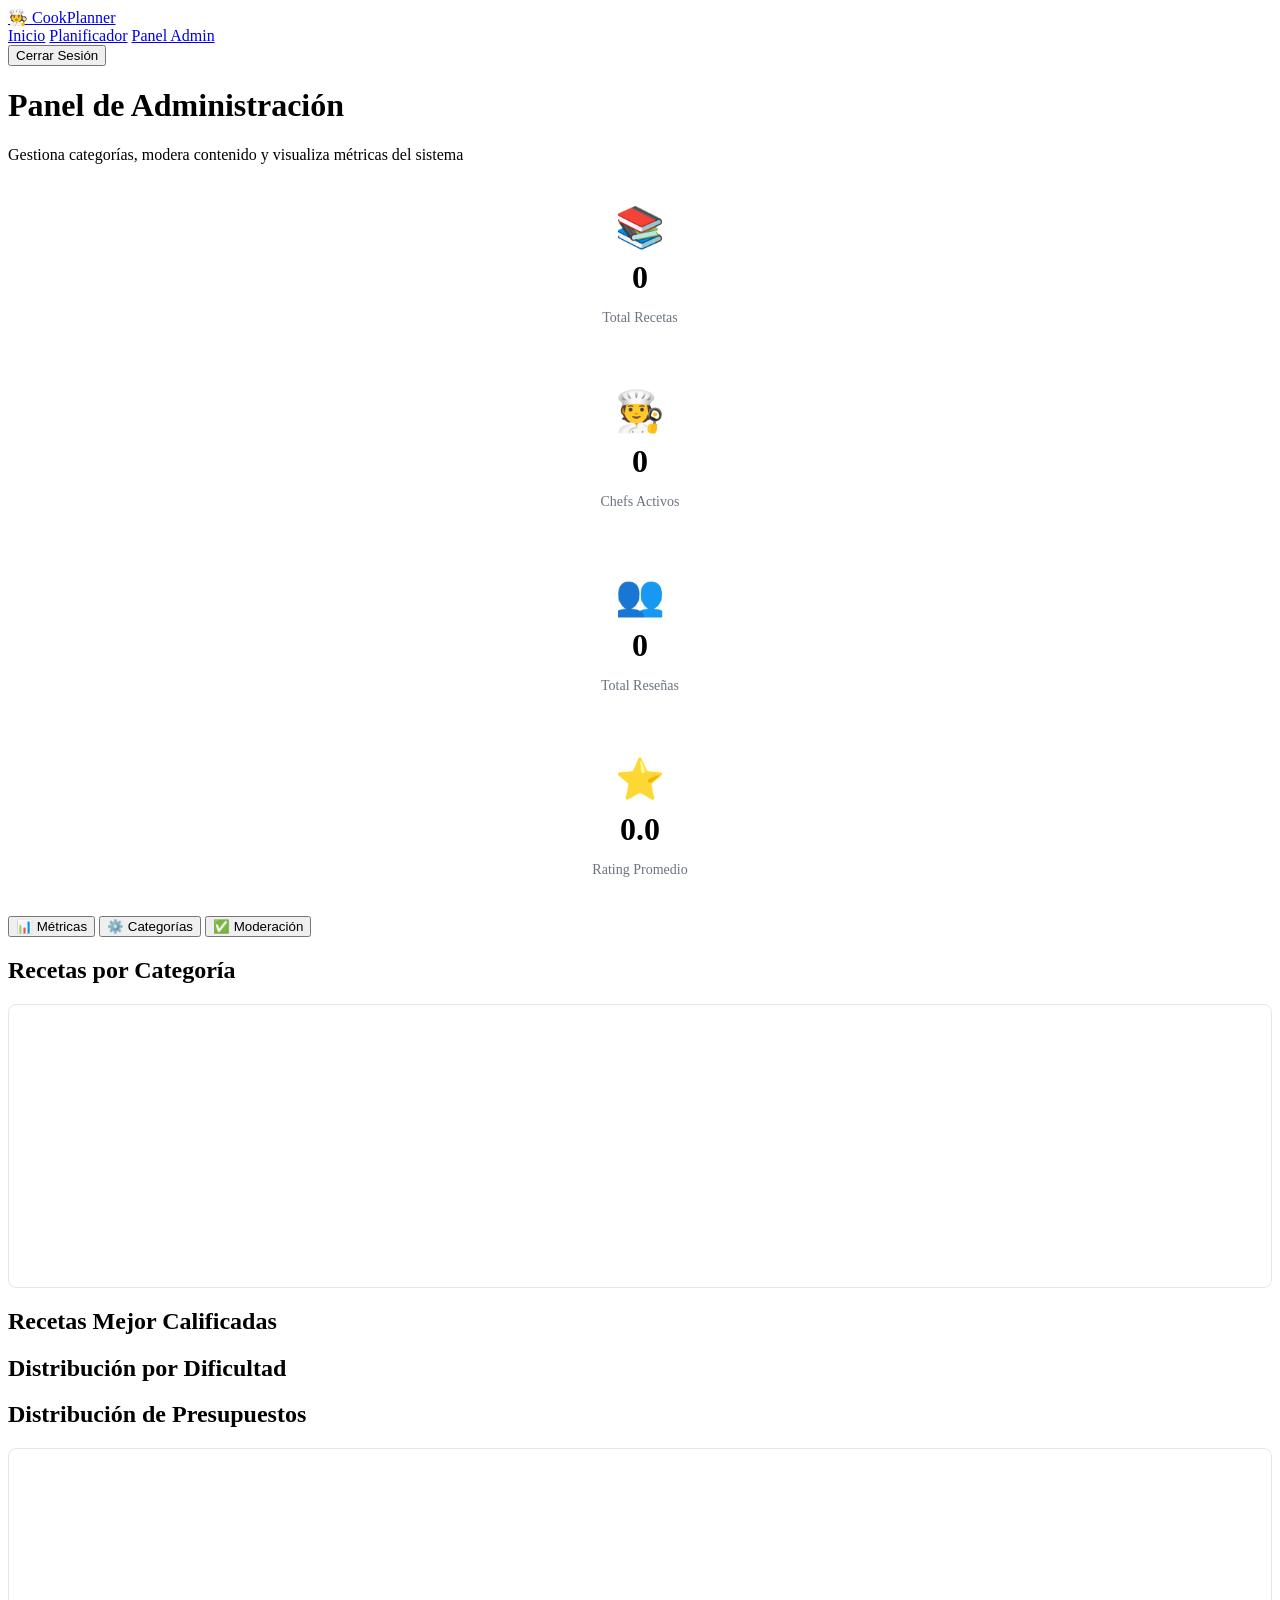
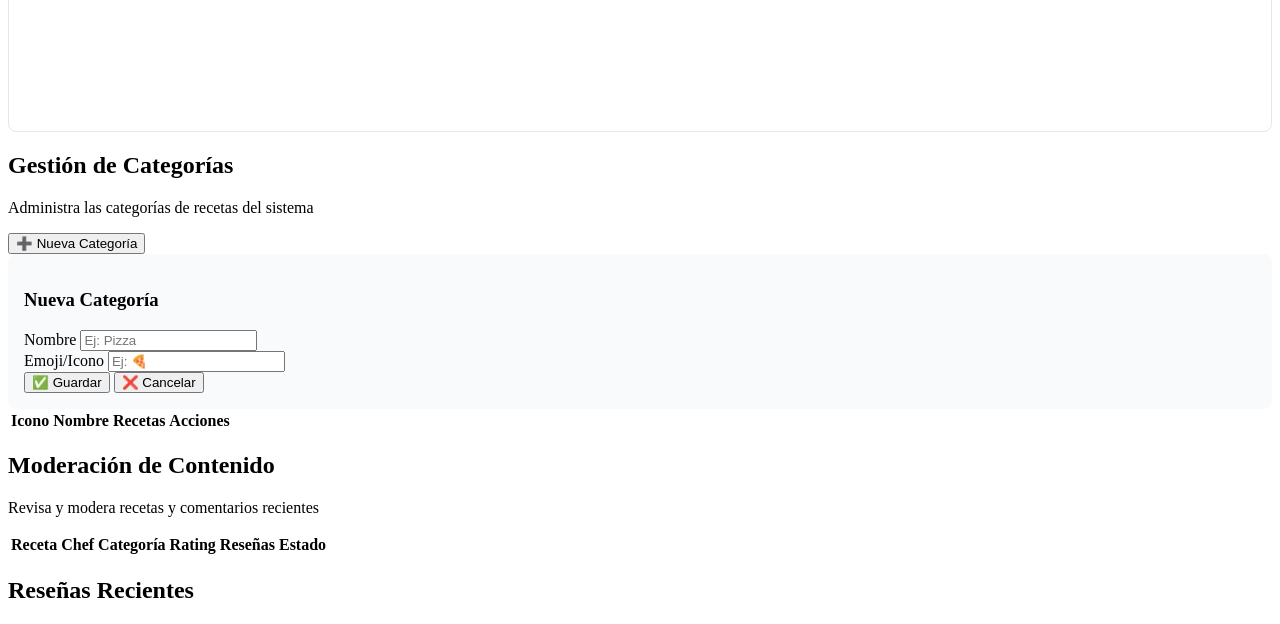
==== admin-dashboard.html @ 401ebaa7 "[update]: Actualización del dashboard del administrador Se actualizó el código html del dashboard de" ====
<!DOCTYPE html>
<html lang="es">
<head>
  <meta charset="UTF-8">
  <meta name="viewport" content="width=device-width, initial-scale=1.0">
  <title>Panel de Administración - CookPlanner</title>
  <link rel="stylesheet" href="styles.css">
  <style>
    .stat-card {
      text-align: center;
      padding: 1.5rem;
    }
    
    .stat-icon {
      font-size: 2.5rem;
      margin-bottom: 0.5rem;
    }
    
    .stat-value {
      font-size: 2rem;
      font-weight: bold;
      margin: 0.5rem 0;
    }
    
    .stat-label {
      color: #6b7280;
      font-size: 0.875rem;
    }
    
    .bar-chart {
      display: flex;
      align-items: flex-end;
      gap: 1rem;
      height: 250px;
      padding: 1rem;
      border: 1px solid #e5e7eb;
      border-radius: 0.5rem;
    }
    
    .bar {
      flex: 1;
      display: flex;
      flex-direction: column;
      align-items: center;
      justify-content: flex-end;
    }
    
    .bar-fill {
      width: 100%;
      background-color: #f97316;
      border-radius: 0.25rem 0.25rem 0 0;
      transition: height 0.3s;
      min-height: 4px;
    }
    
    .bar-label {
      font-size: 0.75rem;
      color: #6b7280;
      margin-top: 0.5rem;
      text-align: center;
    }
    
    .bar-value {
      font-size: 0.875rem;
      font-weight: 600;
      margin-bottom: 0.25rem;
    }
  </style>
</head>
<body>

  <nav class="navbar">
    <div class="navbar-content">
      <a href="home.html" class="navbar-brand">🧑‍🍳 CookPlanner</a>
      <div class="navbar-links">
        <a href="home.html">Inicio</a>
        <a href="planner.html">Planificador</a>
        <a href="admin-dashboard.html" class="active">Panel Admin</a>
      </div>
      <div class="navbar-user">
        <span id="user-name"></span>
        <button onclick="logout()" class="btn btn-secondary">Cerrar Sesión</button>
      </div>
    </div>
  </nav>
  
  <div class="container">
    <div class="mb-6">
      <h1 class="text-3xl font-bold mb-2">Panel de Administración</h1>
      <p class="text-gray">Gestiona categorías, modera contenido y visualiza métricas del sistema</p>
    </div>
    

    <div class="grid grid-4 mb-6">
      <div class="card stat-card">
        <div class="stat-icon">📚</div>
        <p class="stat-value" id="total-recipes">0</p>
        <p class="stat-label">Total Recetas</p>
      </div>
      
      <div class="card stat-card">
        <div class="stat-icon">🧑‍🍳</div>
        <p class="stat-value" id="total-chefs">0</p>
        <p class="stat-label">Chefs Activos</p>
      </div>
      
      <div class="card stat-card">
        <div class="stat-icon">👥</div>
        <p class="stat-value" id="total-reviews">0</p>
        <p class="stat-label">Total Reseñas</p>
      </div>
      
      <div class="card stat-card">
        <div class="stat-icon">⭐</div>
        <p class="stat-value" id="avg-rating">0.0</p>
        <p class="stat-label">Rating Promedio</p>
      </div>
    </div>
    

    <div class="tabs mb-4">
      <button class="tab active" onclick="switchTab('metrics')">📊 Métricas</button>
      <button class="tab" onclick="switchTab('categories')">⚙️ Categorías</button>
      <button class="tab" onclick="switchTab('moderation')">✅ Moderación</button>
    </div>
    

    <div id="tab-metrics">
      <div class="grid grid-2 mb-6">

        <div class="card">
          <div class="card-header">
            <h2 class="card-title">Recetas por Categoría</h2>
          </div>
          <div id="category-chart" class="bar-chart"></div>
        </div>
        

        <div class="card">
          <div class="card-header">
            <h2 class="card-title">Recetas Mejor Calificadas</h2>
          </div>
          <div id="top-recipes"></div>
        </div>
      </div>
      
      <div class="grid grid-2">

        <div class="card">
          <div class="card-header">
            <h2 class="card-title">Distribución por Dificultad</h2>
          </div>
          <div id="difficulty-stats"></div>
        </div>
        

        <div class="card">
          <div class="card-header">
            <h2 class="card-title">Distribución de Presupuestos</h2>
          </div>
          <div id="budget-chart" class="bar-chart"></div>
        </div>
      </div>
    </div>
    

    <div id="tab-categories" class="hidden">
      <div class="card">
        <div class="card-header">
          <div class="flex-between">
            <div>
              <h2 class="card-title">Gestión de Categorías</h2>
              <p class="card-description">Administra las categorías de recetas del sistema</p>
            </div>
            <button id="new-category-btn" onclick="showCategoryForm()" class="btn btn-primary">
              ➕ Nueva Categoría
            </button>
          </div>
        </div>
        

        <div id="category-form" class="hidden mb-4" style="background: #f9fafb; padding: 1rem; border-radius: 0.5rem;">
          <h3 class="font-semibold mb-4" id="category-form-title">Nueva Categoría</h3>
          
          <div class="grid grid-2 mb-4">
            <div class="form-group">
              <label for="category-name">Nombre</label>
              <input type="text" id="category-name" placeholder="Ej: Pizza">
            </div>
            <div class="form-group">
              <label for="category-icon">Emoji/Icono</label>
              <input type="text" id="category-icon" placeholder="Ej: 🍕">
            </div>
          </div>
          
          <div class="flex gap-2">
            <button onclick="saveCategory()" class="btn btn-primary">✅ Guardar</button>
            <button onclick="cancelCategoryForm()" class="btn btn-outline">❌ Cancelar</button>
          </div>
        </div>
        

        <table>
          <thead>
            <tr>
              <th>Icono</th>
              <th>Nombre</th>
              <th>Recetas</th>
              <th class="text-right">Acciones</th>
            </tr>
          </thead>
          <tbody id="categories-table"></tbody>
        </table>
      </div>
    </div>
    

    <div id="tab-moderation" class="hidden">
      <div class="card mb-6">
        <div class="card-header">
          <h2 class="card-title">Moderación de Contenido</h2>
          <p class="card-description">Revisa y modera recetas y comentarios recientes</p>
        </div>
        
        <table>
          <thead>
            <tr>
              <th>Receta</th>
              <th>Chef</th>
              <th>Categoría</th>
              <th>Rating</th>
              <th>Reseñas</th>
              <th>Estado</th>
            </tr>
          </thead>
          <tbody id="moderation-table"></tbody>
        </table>
      </div>
      
      <div class="card">
        <div class="card-header">
          <h2 class="card-title">Reseñas Recientes</h2>
        </div>
        <div id="recent-reviews"></div>
      </div>
    </div>
  </div>
  
  <script src="data.js"></script>
  <script>
    const user = requireAuth();
    if (!user || user.role !== 'admin') {
      alert('Solo los administradores pueden acceder a esta página');
      window.location.href = 'home.html';
    }
    
    document.getElementById('user-name').textContent = user.name;
    
    let recipes = [];
    let categories = [];
    let editingCategoryId = null;
    
    function loadData() {
      recipes = getRecipes();
      categories = getCategories();
      
      updateStats();
      renderMetrics();
      renderCategoriesTable();
      renderModerationTable();
      renderRecentReviews();
    }
    
    function updateStats() {
      const totalRecipes = recipes.length;
      const totalChefs = new Set(recipes.map(r => r.chefId)).size;
      const totalReviews = recipes.reduce((sum, r) => sum + r.reviews.length, 0);
      const avgRating = recipes.reduce((sum, r) => sum + r.rating, 0) / recipes.length || 0;
      
      document.getElementById('total-recipes').textContent = totalRecipes;
      document.getElementById('total-chefs').textContent = totalChefs;
      document.getElementById('total-reviews').textContent = totalReviews;
      document.getElementById('avg-rating').textContent = avgRating.toFixed(1);
    }
    
    function renderMetrics() {

      const categoryData = categories.map(cat => ({
        name: cat.name,
        count: recipes.filter(r => r.category === cat.name).length
      }));
      
      const maxCount = Math.max(...categoryData.map(d => d.count), 1);
      
      document.getElementById('category-chart').innerHTML = categoryData.slice(0, 6).map(data => `
        <div class="bar">
          <div class="bar-value">${data.count}</div>
          <div class="bar-fill" style="height: ${(data.count / maxCount) * 200}px;"></div>
          <div class="bar-label">${data.name}</div>
        </div>
      `).join('');
      

      const topRecipes = [...recipes].sort((a, b) => b.rating - a.rating).slice(0, 5);
      
      document.getElementById('top-recipes').innerHTML = topRecipes.map((recipe, idx) => `
        <div class="flex gap-3 mb-3">
          <div style="flex-shrink: 0; width: 32px; height: 32px; background-color: #f97316; color: white; border-radius: 50%; display: flex; align-items: center; justify-content: center; font-weight: 600;">
            ${idx + 1}
          </div>
          <div style="flex: 1; min-width: 0;">
            <p class="font-semibold" style="overflow: hidden; text-overflow: ellipsis; white-space: nowrap;">${recipe.title}</p>
            <p class="text-sm text-gray">${recipe.category}</p>
          </div>
          <div class="flex gap-1">
            <span style="color: #fbbf24;">⭐</span>
            <span class="font-semibold">${recipe.rating.toFixed(1)}</span>
          </div>
        </div>
      `).join('');
      

      const difficultyData = [
        { name: 'Fácil', count: recipes.filter(r => r.difficulty === 'easy').length, color: '#22c55e' },
        { name: 'Medio', count: recipes.filter(r => r.difficulty === 'medium').length, color: '#eab308' },
        { name: 'Difícil', count: recipes.filter(r => r.difficulty === 'hard').length, color: '#ef4444' },
      ];
      
      const totalRecipes = recipes.length || 1;
      
      document.getElementById('difficulty-stats').innerHTML = difficultyData.map(data => {
        const percentage = (data.count / totalRecipes * 100).toFixed(0);
        return `
          <div class="mb-4">
            <div class="flex-between mb-2">
              <span class="font-semibold">${data.name}</span>
              <span class="text-gray">${data.count} (${percentage}%)</span>
            </div>
            <div style="width: 100%; height: 24px; background-color: #e5e7eb; border-radius: 0.5rem; overflow: hidden;">
              <div style="width: ${percentage}%; height: 100%; background-color: ${data.color};"></div>
            </div>
          </div>
        `;
      }).join('');
      

      const budgetData = [
        { name: '$0-10', count: recipes.filter(r => r.totalCost <= 10).length },
        { name: '$10-20', count: recipes.filter(r => r.totalCost > 10 && r.totalCost <= 20).length },
        { name: '$20-30', count: recipes.filter(r => r.totalCost > 20 && r.totalCost <= 30).length },
        { name: '$30+', count: recipes.filter(r => r.totalCost > 30).length },
      ];
      
      const maxBudgetCount = Math.max(...budgetData.map(d => d.count), 1);
      
      document.getElementById('budget-chart').innerHTML = budgetData.map(data => `
        <div class="bar">
          <div class="bar-value">${data.count}</div>
          <div class="bar-fill" style="height: ${(data.count / maxBudgetCount) * 200}px; background-color: #22c55e;"></div>
          <div class="bar-label">${data.name}</div>
        </div>
      `).join('');
    }
    
    function renderCategoriesTable() {
      const table = document.getElementById('categories-table');
      
      table.innerHTML = categories.map(cat => `
        <tr>
          <td style="font-size: 1.5rem;">${cat.icon}</td>
          <td class="font-semibold">${cat.name}</td>
          <td><span class="badge">${recipes.filter(r => r.category === cat.name).length} recetas</span></td>
          <td class="text-right">
            <button onclick="editCategory('${cat.id}')" class="btn btn-outline btn-sm">✏️</button>
            <button onclick="deleteCategoryConfirm('${cat.id}')" class="btn btn-outline btn-sm" style="color: #dc2626;">🗑️</button>
          </td>
        </tr>
      `).join('');
    }
    
    function renderModerationTable() {
      const table = document.getElementById('moderation-table');
      
      table.innerHTML = recipes.slice(0, 10).map(recipe => `
        <tr>
          <td class="font-semibold">${recipe.title}</td>
          <td>${recipe.chefName}</td>
          <td><span class="badge">${recipe.category}</span></td>
          <td>
            <div class="flex gap-1">
              <span style="color: #fbbf24;">⭐</span>
              ${recipe.rating.toFixed(1)}
            </div>
          </td>
          <td>${recipe.reviews.length}</td>
          <td><span class="badge badge-success">✅ Aprobada</span></td>
        </tr>
      `).join('');
    }
    
    function renderRecentReviews() {
      const allReviews = recipes
        .flatMap(recipe => 
          recipe.reviews.map(review => ({
            ...review,
            recipeTitle: recipe.title,
            recipeId: recipe.id
          }))
        )
        .slice(0, 5);
      
      const container = document.getElementById('recent-reviews');
      
      if (allReviews.length === 0) {
        container.innerHTML = '<p class="text-gray text-center" style="padding: 2rem;">No hay reseñas aún</p>';
        return;
      }
      
      container.innerHTML = allReviews.map(review => `
        <div style="border-bottom: 1px solid #e5e7eb; padding-bottom: 1rem; margin-bottom: 1rem;">
          <div class="flex-between mb-2">
            <div>
              <p class="font-semibold">${review.userName}</p>
              <p class="text-sm text-gray">en "${review.recipeTitle}"</p>
            </div>
            <div class="stars">
              ${'★'.repeat(review.rating)}${'☆'.repeat(5 - review.rating)}
            </div>
          </div>
          <p class="text-gray">${review.comment}</p>
          <p class="text-sm text-gray mt-2">${review.date}</p>
        </div>
      `).join('');
    }
    
    function switchTab(tab) {
      document.querySelectorAll('.tab').forEach(t => t.classList.remove('active'));
      document.querySelectorAll('[id^="tab-"]').forEach(t => t.classList.add('hidden'));
      
      event.target.classList.add('active');
      document.getElementById(`tab-${tab}`).classList.remove('hidden');
    }
    
    function showCategoryForm() {
      document.getElementById('category-form').classList.remove('hidden');
      document.getElementById('new-category-btn').classList.add('hidden');
    }
    
    function cancelCategoryForm() {
      document.getElementById('category-form').classList.add('hidden');
      document.getElementById('new-category-btn').classList.remove('hidden');
      document.getElementById('category-name').value = '';
      document.getElementById('category-icon').value = '';
      editingCategoryId = null;
    }
    
    function saveCategory() {
      const name = document.getElementById('category-name').value.trim();
      const icon = document.getElementById('category-icon').value.trim();
      
      if (!name || !icon) {
        alert('Por favor completa todos los campos');
        return;
      }
      
      if (editingCategoryId) {
        updateCategory(editingCategoryId, name, icon);
      } else {
        addCategory(name, icon);
      }
      
      cancelCategoryForm();
      loadData();
    }
    
    function editCategory(id) {
      const category = categories.find(c => c.id === id);
      if (!category) return;
      
      editingCategoryId = id;
      document.getElementById('category-form-title').textContent = 'Editar Categoría';
      document.getElementById('category-name').value = category.name;
      document.getElementById('category-icon').value = category.icon;
      
      showCategoryForm();
    }
    
    function deleteCategoryConfirm(id) {
      if (confirm('¿Estás seguro? Las recetas de esta categoría no se eliminarán.')) {
        deleteCategory(id);
        loadData();
      }
    }
    
    loadData();
  </script>
</body>
</html>
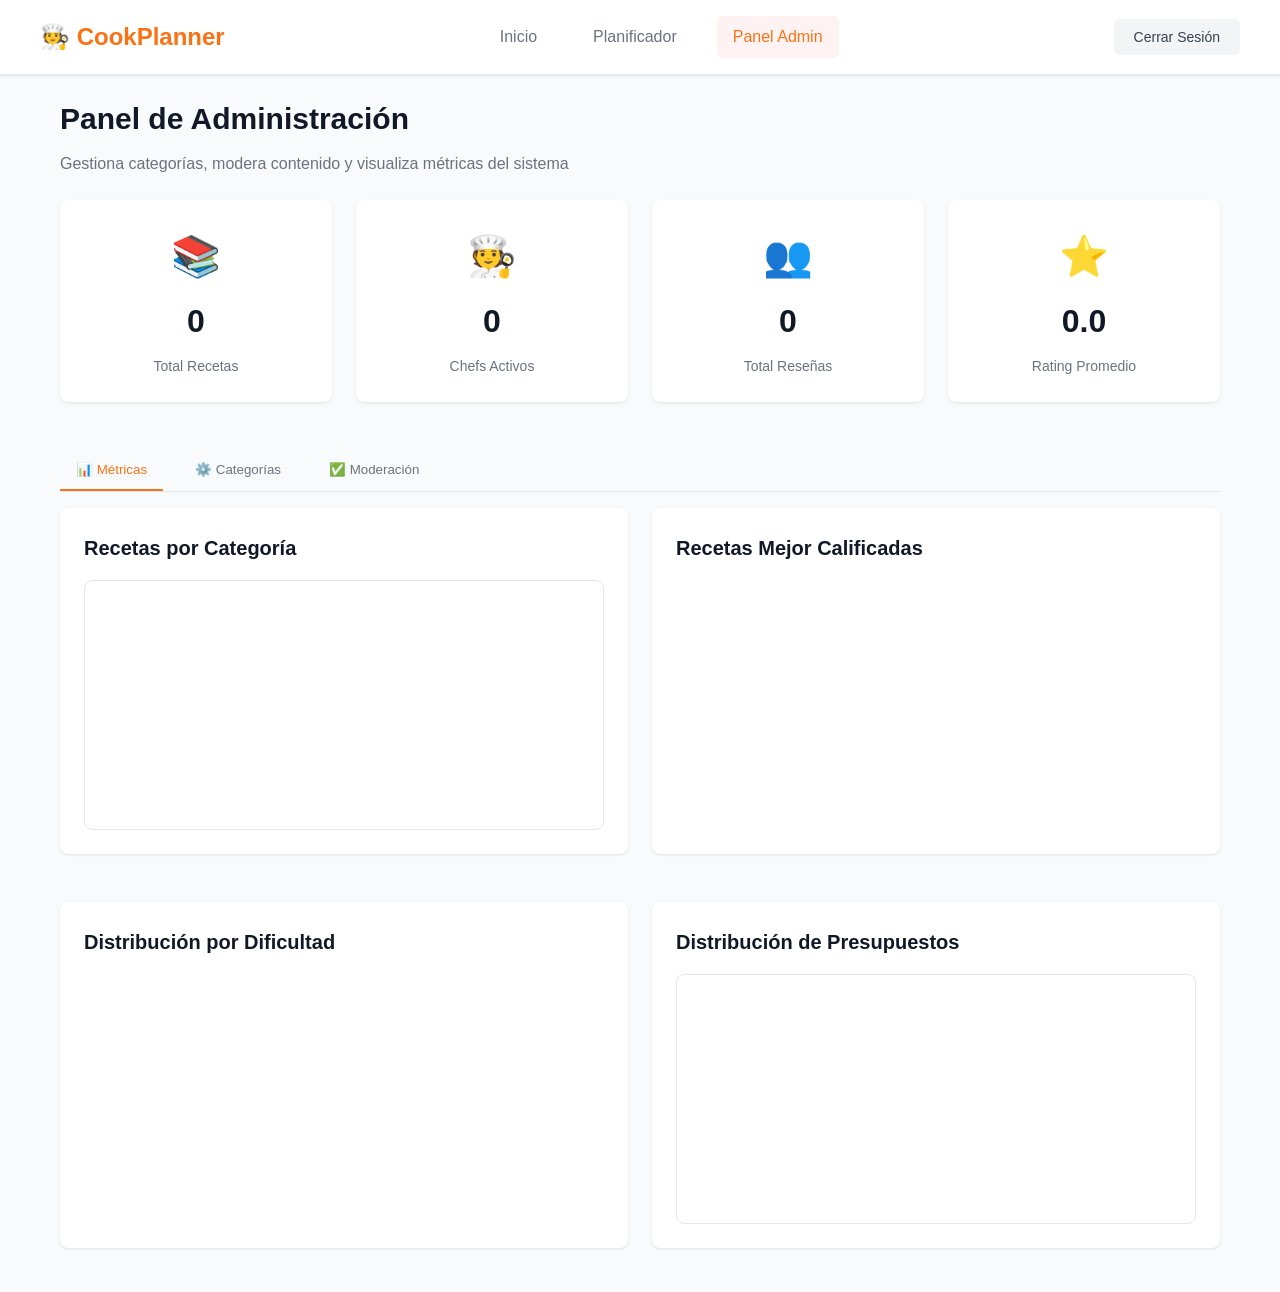
==== commit 7df21f88: "[update]: Actualización del directorio de estilos Se actualizó el enlace o la referencia hacia los e" ====
--- a/admin-dashboard.html
+++ b/admin-dashboard.html
@@ -4,7 +4,7 @@
   <meta charset="UTF-8">
   <meta name="viewport" content="width=device-width, initial-scale=1.0">
   <title>Panel de Administración - CookPlanner</title>
-  <link rel="stylesheet" href="styles.css">
+  <link rel="stylesheet" href="css/styles.css">
   <style>
     .stat-card {
       text-align: center;
--- a/css/styles.css
+++ b/css/styles.css
@@ -0,0 +1,589 @@
+* {
+  margin: 0;
+  padding: 0;
+  box-sizing: border-box;
+}
+
+body {
+  font-family: -apple-system, BlinkMacSystemFont, 'Segoe UI', Roboto, 'Helvetica Neue', Arial, sans-serif;
+  background-color: #f9fafb;
+  color: #111827;
+  line-height: 1.6;
+}
+
+
+.container {
+  max-width: 1200px;
+  margin: 0 auto;
+  padding: 20px;
+}
+
+
+.navbar {
+  background: white;
+  border-bottom: 1px solid #e5e7eb;
+  padding: 1rem 2rem;
+  box-shadow: 0 1px 3px rgba(0,0,0,0.1);
+}
+
+.navbar-content {
+  max-width: 1200px;
+  margin: 0 auto;
+  display: flex;
+  justify-content: space-between;
+  align-items: center;
+}
+
+.navbar-brand {
+  display: flex;
+  align-items: center;
+  gap: 0.5rem;
+  font-size: 1.5rem;
+  font-weight: bold;
+  color: #f97316;
+  text-decoration: none;
+}
+
+.navbar-links {
+  display: flex;
+  gap: 1.5rem;
+  align-items: center;
+}
+
+.navbar-links a {
+  color: #6b7280;
+  text-decoration: none;
+  padding: 0.5rem 1rem;
+  border-radius: 0.375rem;
+  transition: all 0.2s;
+}
+
+.navbar-links a:hover,
+.navbar-links a.active {
+  background-color: #fef3f2;
+  color: #f97316;
+}
+
+.navbar-user {
+  display: flex;
+  align-items: center;
+  gap: 1rem;
+}
+
+
+.card {
+  background: white;
+  border-radius: 0.5rem;
+  box-shadow: 0 1px 3px rgba(0,0,0,0.1);
+  padding: 1.5rem;
+  margin-bottom: 1.5rem;
+}
+
+.card-header {
+  margin-bottom: 1rem;
+}
+
+.card-title {
+  font-size: 1.25rem;
+  font-weight: 600;
+  margin-bottom: 0.25rem;
+}
+
+.card-description {
+  color: #6b7280;
+  font-size: 0.875rem;
+}
+
+
+.form-group {
+  margin-bottom: 1rem;
+}
+
+label {
+  display: block;
+  font-weight: 500;
+  margin-bottom: 0.5rem;
+  color: #374151;
+}
+
+input,
+textarea,
+select {
+  width: 100%;
+  padding: 0.625rem 0.75rem;
+  border: 1px solid #d1d5db;
+  border-radius: 0.375rem;
+  font-size: 1rem;
+  transition: border-color 0.2s;
+}
+
+input:focus,
+textarea:focus,
+select:focus {
+  outline: none;
+  border-color: #f97316;
+  box-shadow: 0 0 0 3px rgba(249, 115, 22, 0.1);
+}
+
+
+.btn {
+  display: inline-flex;
+  align-items: center;
+  justify-content: center;
+  padding: 0.625rem 1.25rem;
+  font-size: 0.875rem;
+  font-weight: 500;
+  border-radius: 0.375rem;
+  border: none;
+  cursor: pointer;
+  transition: all 0.2s;
+  text-decoration: none;
+  gap: 0.5rem;
+}
+
+.btn-primary {
+  background-color: #f97316;
+  color: white;
+}
+
+.btn-primary:hover {
+  background-color: #ea580c;
+}
+
+.btn-secondary {
+  background-color: #f3f4f6;
+  color: #374151;
+}
+
+.btn-secondary:hover {
+  background-color: #e5e7eb;
+}
+
+.btn-outline {
+  background-color: white;
+  border: 1px solid #d1d5db;
+  color: #374151;
+}
+
+.btn-outline:hover {
+  background-color: #f9fafb;
+}
+
+.btn:disabled {
+  opacity: 0.5;
+  cursor: not-allowed;
+}
+
+
+.grid {
+  display: grid;
+  gap: 1.5rem;
+}
+
+.grid-2 {
+  grid-template-columns: repeat(auto-fit, minmax(300px, 1fr));
+}
+
+.grid-3 {
+  grid-template-columns: repeat(auto-fit, minmax(250px, 1fr));
+}
+
+.grid-4 {
+  grid-template-columns: repeat(auto-fit, minmax(200px, 1fr));
+}
+
+
+.badge {
+  display: inline-flex;
+  align-items: center;
+  padding: 0.25rem 0.75rem;
+  font-size: 0.75rem;
+  font-weight: 500;
+  border-radius: 9999px;
+  background-color: #f3f4f6;
+  color: #1f2937;
+}
+
+.badge-primary {
+  background-color: #fef3f2;
+  color: #f97316;
+}
+
+.badge-success {
+  background-color: #dcfce7;
+  color: #16a34a;
+}
+
+.badge-warning {
+  background-color: #fef9c3;
+  color: #ca8a04;
+}
+
+.badge-danger {
+  background-color: #fee2e2;
+  color: #dc2626;
+}
+
+
+.alert {
+  padding: 1rem;
+  border-radius: 0.375rem;
+  margin-bottom: 1rem;
+  display: flex;
+  align-items: center;
+  gap: 0.5rem;
+}
+
+.alert-success {
+  background-color: #dcfce7;
+  color: #166534;
+  border: 1px solid #bbf7d0;
+}
+
+.alert-error {
+  background-color: #fee2e2;
+  color: #991b1b;
+  border: 1px solid #fecaca;
+}
+
+.alert-info {
+  background-color: #dbeafe;
+  color: #1e40af;
+  border: 1px solid #bfdbfe;
+}
+
+
+.tabs {
+  border-bottom: 1px solid #e5e7eb;
+  display: flex;
+  gap: 1rem;
+  margin-bottom: 1.5rem;
+}
+
+.tab {
+  padding: 0.75rem 1rem;
+  border-bottom: 2px solid transparent;
+  cursor: pointer;
+  color: #6b7280;
+  font-weight: 500;
+  transition: all 0.2s;
+  background: none;
+  border-top: none;
+  border-left: none;
+  border-right: none;
+}
+
+.tab.active {
+  color: #f97316;
+  border-bottom-color: #f97316;
+}
+
+
+.modal {
+  display: none;
+  position: fixed;
+  top: 0;
+  left: 0;
+  width: 100%;
+  height: 100%;
+  background-color: rgba(0, 0, 0, 0.5);
+  z-index: 1000;
+  align-items: center;
+  justify-content: center;
+  padding: 1rem;
+}
+
+.modal.active {
+  display: flex;
+}
+
+.modal-content {
+  background: white;
+  border-radius: 0.5rem;
+  max-width: 600px;
+  width: 100%;
+  max-height: 90vh;
+  overflow-y: auto;
+  padding: 1.5rem;
+}
+
+.modal-header {
+  display: flex;
+  justify-content: space-between;
+  align-items: center;
+  margin-bottom: 1rem;
+}
+
+.modal-close {
+  background: none;
+  border: none;
+  font-size: 1.5rem;
+  cursor: pointer;
+  color: #6b7280;
+}
+
+
+table {
+  width: 100%;
+  border-collapse: collapse;
+}
+
+th,
+td {
+  padding: 0.75rem;
+  text-align: left;
+  border-bottom: 1px solid #e5e7eb;
+}
+
+th {
+  font-weight: 600;
+  color: #374151;
+  background-color: #f9fafb;
+}
+
+tr:hover {
+  background-color: #f9fafb;
+}
+
+
+.flex {
+  display: flex;
+}
+
+.flex-between {
+  display: flex;
+  justify-content: space-between;
+  align-items: center;
+}
+
+.flex-center {
+  display: flex;
+  align-items: center;
+  justify-content: center;
+}
+
+.gap-1 {
+  gap: 0.25rem;
+}
+
+.gap-2 {
+  gap: 0.5rem;
+}
+
+.gap-3 {
+  gap: 0.75rem;
+}
+
+.gap-4 {
+  gap: 1rem;
+}
+
+.mb-2 {
+  margin-bottom: 0.5rem;
+}
+
+.mb-4 {
+  margin-bottom: 1rem;
+}
+
+.mb-6 {
+  margin-bottom: 1.5rem;
+}
+
+.mt-2 {
+  margin-top: 0.5rem;
+}
+
+.mt-4 {
+  margin-top: 1rem;
+}
+
+.text-center {
+  text-align: center;
+}
+
+.text-right {
+  text-align: right;
+}
+
+.text-sm {
+  font-size: 0.875rem;
+}
+
+.text-lg {
+  font-size: 1.125rem;
+}
+
+.text-xl {
+  font-size: 1.25rem;
+}
+
+.text-2xl {
+  font-size: 1.5rem;
+}
+
+.text-3xl {
+  font-size: 1.875rem;
+}
+
+.text-gray {
+  color: #6b7280;
+}
+
+.text-orange {
+  color: #f97316;
+}
+
+.font-bold {
+  font-weight: 700;
+}
+
+.font-semibold {
+  font-weight: 600;
+}
+
+.hidden {
+  display: none !important;
+}
+
+
+@media (max-width: 768px) {
+  .navbar-links {
+    gap: 0.5rem;
+  }
+
+  .navbar-links a {
+    padding: 0.5rem;
+    font-size: 0.875rem;
+  }
+
+  .grid-2,
+  .grid-3,
+  .grid-4 {
+    grid-template-columns: 1fr;
+  }
+
+  .container {
+    padding: 1rem;
+  }
+}
+
+
+.stars {
+  display: inline-flex;
+  gap: 0.25rem;
+}
+
+.star {
+  color: #d1d5db;
+  font-size: 1rem;
+}
+
+.star.filled {
+  color: #fbbf24;
+}
+
+.star-button {
+  background: none;
+  border: none;
+  cursor: pointer;
+  padding: 0;
+  transition: transform 0.2s;
+}
+
+.star-button:hover {
+  transform: scale(1.1);
+}
+
+
+.recipe-card {
+  background: white;
+  border-radius: 0.5rem;
+  overflow: hidden;
+  box-shadow: 0 1px 3px rgba(0,0,0,0.1);
+  transition: box-shadow 0.2s;
+}
+
+.recipe-card:hover {
+  box-shadow: 0 4px 6px rgba(0,0,0,0.15);
+}
+
+.recipe-card img {
+  width: 100%;
+  height: 200px;
+  object-fit: cover;
+}
+
+.recipe-card-content {
+  padding: 1rem;
+}
+
+.recipe-card-title {
+  font-size: 1.125rem;
+  font-weight: 600;
+  margin-bottom: 0.5rem;
+  overflow: hidden;
+  text-overflow: ellipsis;
+  white-space: nowrap;
+}
+
+.recipe-card-description {
+  color: #6b7280;
+  font-size: 0.875rem;
+  margin-bottom: 0.75rem;
+  overflow: hidden;
+  display: -webkit-box;
+  -webkit-line-clamp: 2;
+  -webkit-box-orient: vertical;
+}
+
+.recipe-card-footer {
+  display: flex;
+  justify-content: space-between;
+  align-items: center;
+  padding-top: 0.75rem;
+  border-top: 1px solid #e5e7eb;
+  font-size: 0.875rem;
+  color: #6b7280;
+}
+
+
+.hero {
+  background: linear-gradient(135deg, #f97316 0%, #dc2626 100%);
+  color: white;
+  padding: 3rem 2rem;
+  border-radius: 1rem;
+  margin-bottom: 2rem;
+}
+
+.hero h1 {
+  font-size: 2.5rem;
+  margin-bottom: 0.5rem;
+}
+
+.hero p {
+  font-size: 1.125rem;
+  opacity: 0.95;
+}
+
+
+.loading {
+  text-align: center;
+  padding: 3rem;
+  color: #6b7280;
+}
+
+.spinner {
+  border: 3px solid #f3f4f6;
+  border-top: 3px solid #f97316;
+  border-radius: 50%;
+  width: 40px;
+  height: 40px;
+  animation: spin 1s linear infinite;
+  margin: 0 auto 1rem;
+}
+
+@keyframes spin {
+  0% { transform: rotate(0deg); }
+  100% { transform: rotate(360deg); }
+}
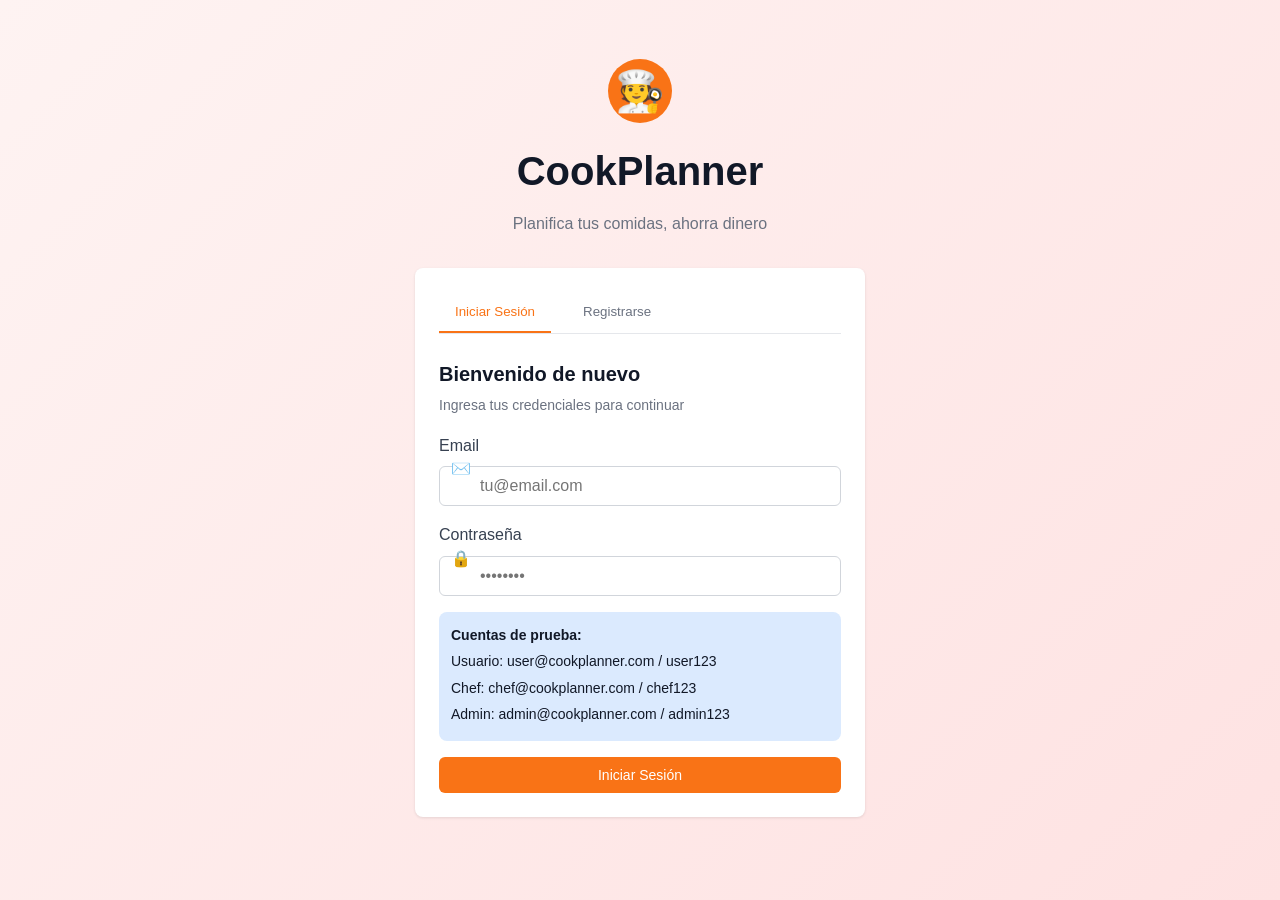
==== commit bcf950e0: "[update]: Actualizar el vínculo con el formulario java Se actualizó un pequeño error con el link de " ====
--- a/admin-dashboard.html
+++ b/admin-dashboard.html
@@ -246,7 +246,7 @@
     </div>
   </div>
   
-  <script src="data.js"></script>
+  <script src="js/data.js"></script>
   <script>
     const user = requireAuth();
     if (!user || user.role !== 'admin') {
